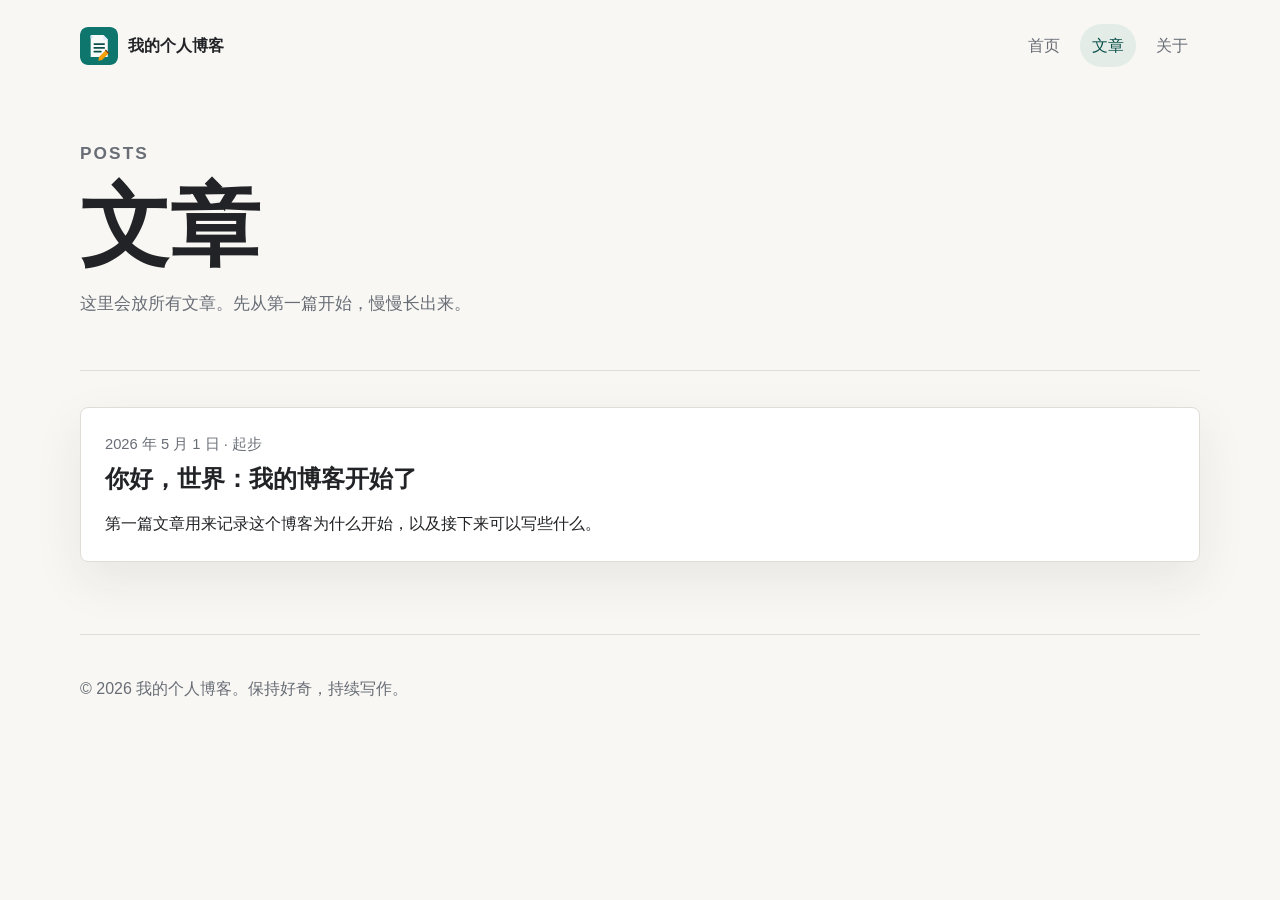
==== posts/index.html @ 80933525 "Add posts/index.html" ====
<!doctype html>
<html lang="zh-CN">
  <head>
    <meta charset="utf-8" />
    <meta name="viewport" content="width=device-width, initial-scale=1" />
    <meta name="description" content="我的个人博客文章列表。" />
    <title>文章 · 我的个人博客</title>
    <link rel="stylesheet" href="../styles.css" />
  </head>
  <body>
    <header class="site-header">
      <a class="brand" href="../index.html" aria-label="回到首页">
        <img src="../assets/blog-mark.svg" alt="" width="38" height="38" />
        <span>我的个人博客</span>
      </a>
      <nav class="site-nav" aria-label="主导航">
        <a href="../index.html">首页</a>
        <a aria-current="page" href="index.html">文章</a>
        <a href="../about.html">关于</a>
      </nav>
    </header>

    <main class="page">
      <section class="page-header">
        <p class="eyebrow">Posts</p>
        <h1>文章</h1>
        <p>这里会放所有文章。先从第一篇开始，慢慢长出来。</p>
      </section>

      <section class="post-list" aria-label="文章列表">
        <article class="post-card">
          <p class="post-meta">2026 年 5 月 1 日 · 起步</p>
          <h2><a href="hello-world.html">你好，世界：我的博客开始了</a></h2>
          <p>
            第一篇文章用来记录这个博客为什么开始，以及接下来可以写些什么。
          </p>
        </article>
      </section>
    </main>

    <footer class="site-footer">
      <p>© 2026 我的个人博客。保持好奇，持续写作。</p>
    </footer>
  </body>
</html>
---- styles.css ----
:root {
  color-scheme: light;
  --bg: #f8f7f3;
  --surface: #ffffff;
  --text: #222326;
  --muted: #686d76;
  --line: #dfddd5;
  --accent: #0f766e;
  --accent-dark: #0b4f4a;
  --warm: #b45309;
  --shadow: 0 18px 50px rgba(35, 36, 42, 0.08);
  --radius: 8px;
}

* {
  box-sizing: border-box;
}

body {
  margin: 0;
  background: var(--bg);
  color: var(--text);
  font-family:
    -apple-system, BlinkMacSystemFont, "Segoe UI", "PingFang SC",
    "Hiragino Sans GB", "Microsoft YaHei", sans-serif;
  line-height: 1.7;
}

a {
  color: inherit;
  text-decoration-color: rgba(15, 118, 110, 0.35);
  text-underline-offset: 0.18em;
}

a:hover {
  color: var(--accent-dark);
  text-decoration-color: currentColor;
}

.site-header {
  display: flex;
  align-items: center;
  justify-content: space-between;
  gap: 24px;
  width: min(1120px, calc(100% - 40px));
  margin: 0 auto;
  padding: 24px 0;
}

.brand {
  display: inline-flex;
  align-items: center;
  gap: 10px;
  font-weight: 750;
  text-decoration: none;
}

.brand img {
  flex: 0 0 auto;
  border-radius: 8px;
}

.site-nav {
  display: flex;
  align-items: center;
  gap: 8px;
}

.site-nav a {
  border-radius: 999px;
  color: var(--muted);
  padding: 8px 12px;
  text-decoration: none;
}

.site-nav a:hover,
.site-nav a[aria-current="page"] {
  background: rgba(15, 118, 110, 0.09);
  color: var(--accent-dark);
}

main {
  width: min(1120px, calc(100% - 40px));
  margin: 0 auto;
}

.hero {
  display: grid;
  grid-template-columns: minmax(0, 1.05fr) minmax(300px, 0.72fr);
  gap: 44px;
  align-items: center;
  min-height: 62vh;
  padding: 56px 0 64px;
}

.hero h1,
.page-header h1,
.article-header h1 {
  margin: 0;
  max-width: 860px;
  font-size: clamp(2.35rem, 7vw, 5.8rem);
  line-height: 1.02;
  letter-spacing: 0;
}

.hero-copy > p:not(.eyebrow),
.page-header p,
.article-header p {
  max-width: 680px;
  color: var(--muted);
  font-size: 1.08rem;
}

.eyebrow {
  margin: 0 0 12px;
  color: var(--warm);
  font-size: 0.78rem;
  font-weight: 800;
  letter-spacing: 0.12em;
  text-transform: uppercase;
}

.hero-actions {
  display: flex;
  flex-wrap: wrap;
  gap: 12px;
  margin-top: 28px;
}

.button {
  display: inline-flex;
  align-items: center;
  justify-content: center;
  min-height: 44px;
  border: 1px solid transparent;
  border-radius: 8px;
  padding: 10px 16px;
  font-weight: 720;
  text-decoration: none;
}

.button.primary {
  background: var(--accent);
  color: #ffffff;
}

.button.primary:hover {
  background: var(--accent-dark);
  color: #ffffff;
}

.button.secondary {
  border-color: var(--line);
  background: rgba(255, 255, 255, 0.7);
  color: var(--text);
}

.hero-panel,
.post-card {
  border: 1px solid var(--line);
  border-radius: var(--radius);
  background: var(--surface);
  box-shadow: var(--shadow);
}

.hero-panel {
  position: relative;
  overflow: hidden;
  padding: 28px;
}

.hero-panel::before {
  content: "";
  position: absolute;
  inset: 0 0 auto;
  height: 7px;
  background: linear-gradient(90deg, var(--accent), #2563eb, var(--warm));
}

.panel-window {
  display: flex;
  gap: 7px;
  margin-bottom: 46px;
}

.panel-window span {
  width: 10px;
  height: 10px;
  border-radius: 50%;
  background: #d1d5db;
}

.panel-date,
.post-meta {
  color: var(--muted);
  font-size: 0.92rem;
  margin: 0 0 8px;
}

.hero-panel h2,
.post-card h2,
.post-card h3 {
  margin: 0 0 10px;
  line-height: 1.2;
}

.hero-panel p:last-child,
.post-card p:last-child {
  margin-bottom: 0;
}

.section {
  border-top: 1px solid var(--line);
  padding: 44px 0;
}

.section-heading {
  margin-bottom: 20px;
}

.section h2,
.page-header h1,
.content h2,
.article h2 {
  margin-top: 0;
}

.post-card {
  padding: 24px;
}

.post-card h2 a,
.post-card h3 a {
  text-decoration: none;
}

.two-column {
  display: grid;
  grid-template-columns: 0.7fr 1fr;
  gap: 28px;
  align-items: start;
}

.topic-list {
  display: flex;
  flex-wrap: wrap;
  gap: 10px;
}

.topic-list span {
  border: 1px solid var(--line);
  border-radius: 999px;
  background: rgba(255, 255, 255, 0.62);
  padding: 8px 12px;
  color: var(--muted);
}

.page,
.article-layout {
  padding: 48px 0 72px;
}

.page-header {
  border-bottom: 1px solid var(--line);
  margin-bottom: 36px;
  padding-bottom: 34px;
}

.content,
.article {
  max-width: 760px;
}

.content p,
.article p,
.article li {
  color: #3f434a;
}

.article-header {
  border-bottom: 1px solid var(--line);
  margin-bottom: 30px;
  padding-bottom: 30px;
}

.article ul {
  padding-left: 1.35rem;
}

.post-list {
  display: grid;
  gap: 16px;
}

.site-footer {
  width: min(1120px, calc(100% - 40px));
  border-top: 1px solid var(--line);
  margin: 0 auto;
  padding: 24px 0 36px;
  color: var(--muted);
}

@media (max-width: 820px) {
  .site-header {
    align-items: flex-start;
    flex-direction: column;
  }

  .site-nav {
    width: 100%;
    overflow-x: auto;
  }

  .hero,
  .two-column {
    grid-template-columns: 1fr;
  }

  .hero {
    min-height: auto;
    padding-top: 32px;
  }

  .hero-panel {
    padding: 22px;
  }
}

@media (max-width: 520px) {
  .site-header,
  main,
  .site-footer {
    width: min(100% - 28px, 1120px);
  }

  .brand span {
    overflow-wrap: anywhere;
  }

  .hero h1,
  .page-header h1,
  .article-header h1 {
    font-size: 2.35rem;
  }

  .button {
    width: 100%;
  }
}
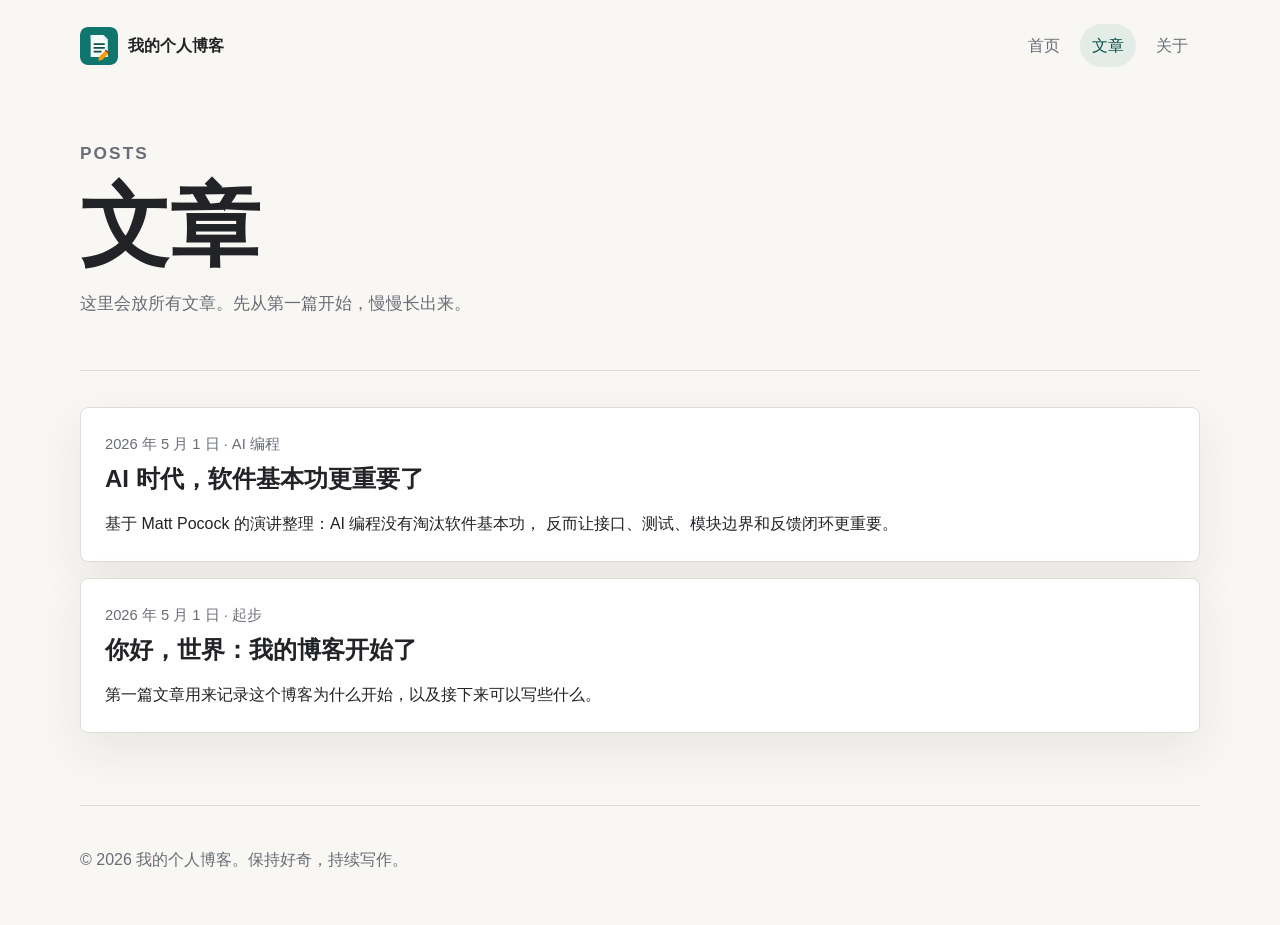
==== commit 38f05586: "Update posts/index.html" ====
--- a/posts/index.html
+++ b/posts/index.html
@@ -29,6 +29,18 @@
 
       <section class="post-list" aria-label="文章列表">
         <article class="post-card">
+          <p class="post-meta">2026 年 5 月 1 日 · AI 编程</p>
+          <h2>
+            <a href="software-fundamentals-ai-era.html"
+              >AI 时代，软件基本功更重要了</a
+            >
+          </h2>
+          <p>
+            基于 Matt Pocock 的演讲整理：AI 编程没有淘汰软件基本功，
+            反而让接口、测试、模块边界和反馈闭环更重要。
+          </p>
+        </article>
+        <article class="post-card">
           <p class="post-meta">2026 年 5 月 1 日 · 起步</p>
           <h2><a href="hello-world.html">你好，世界：我的博客开始了</a></h2>
           <p>
